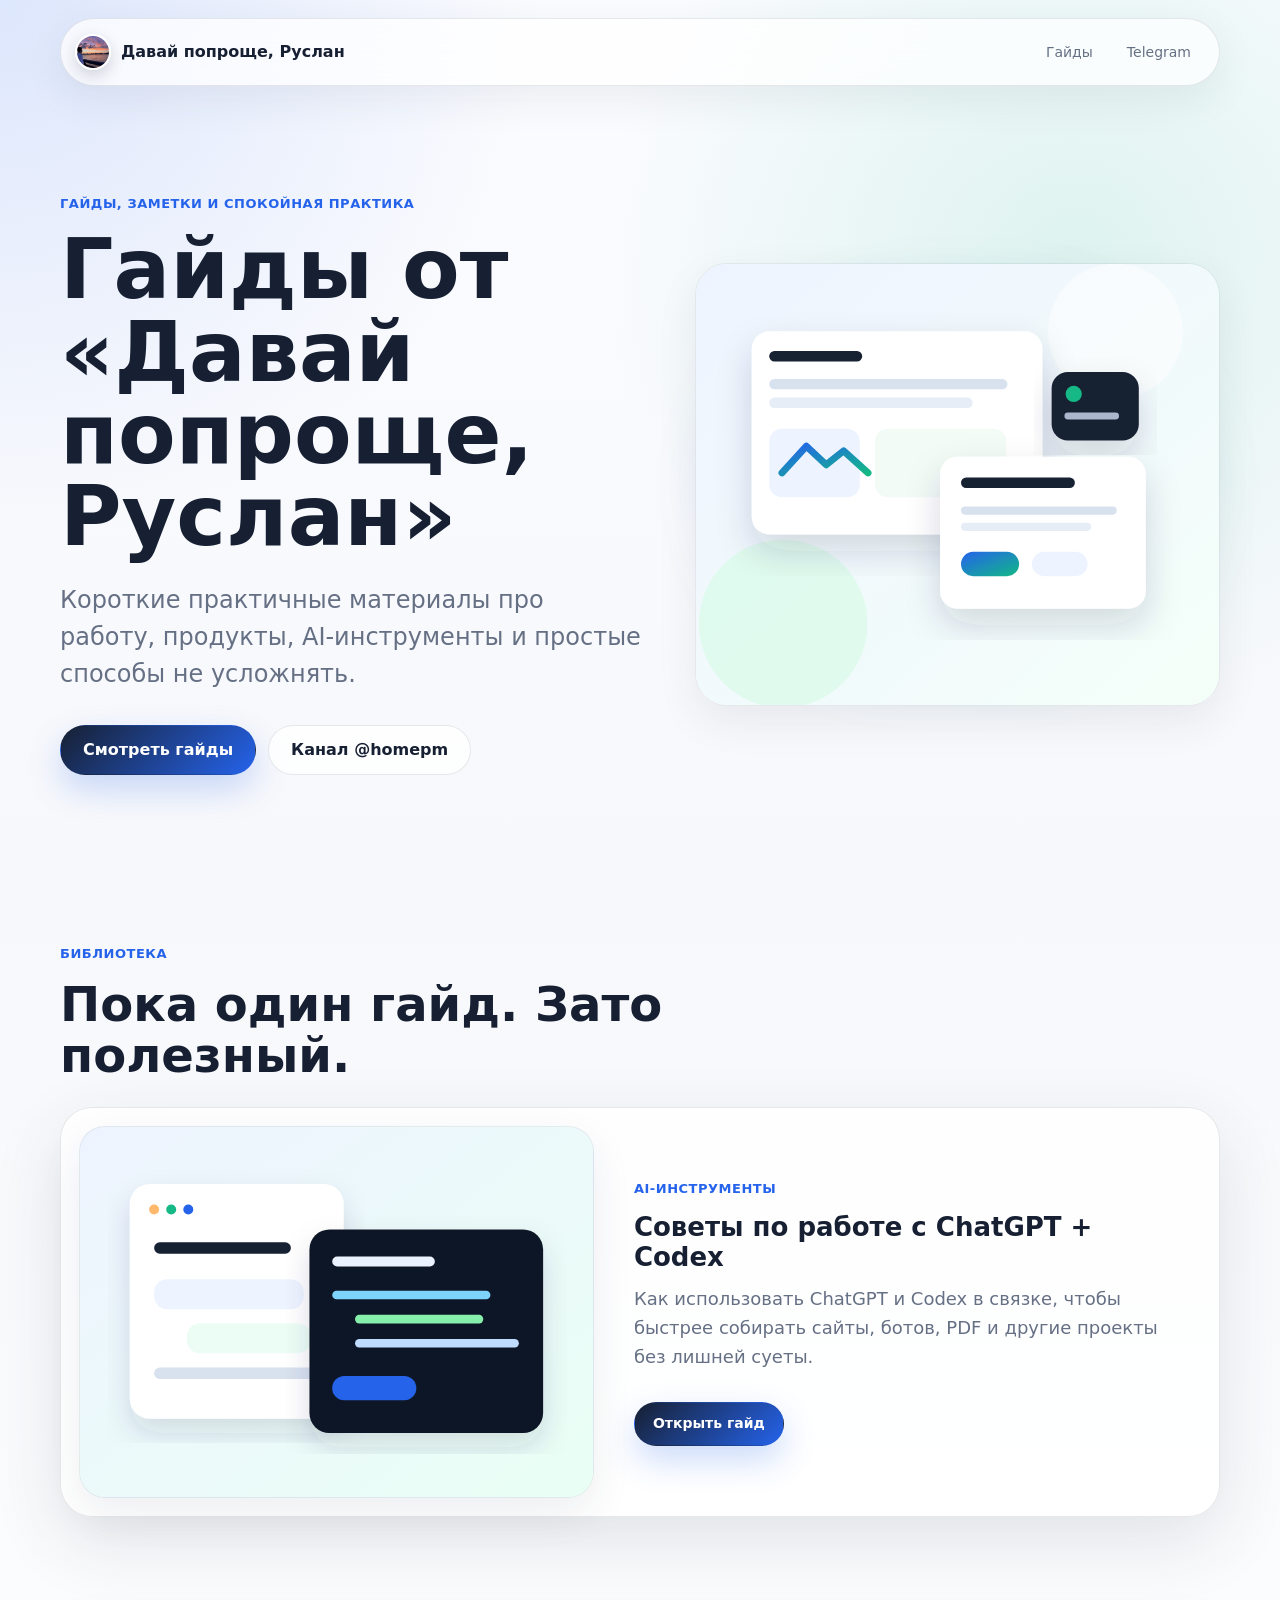
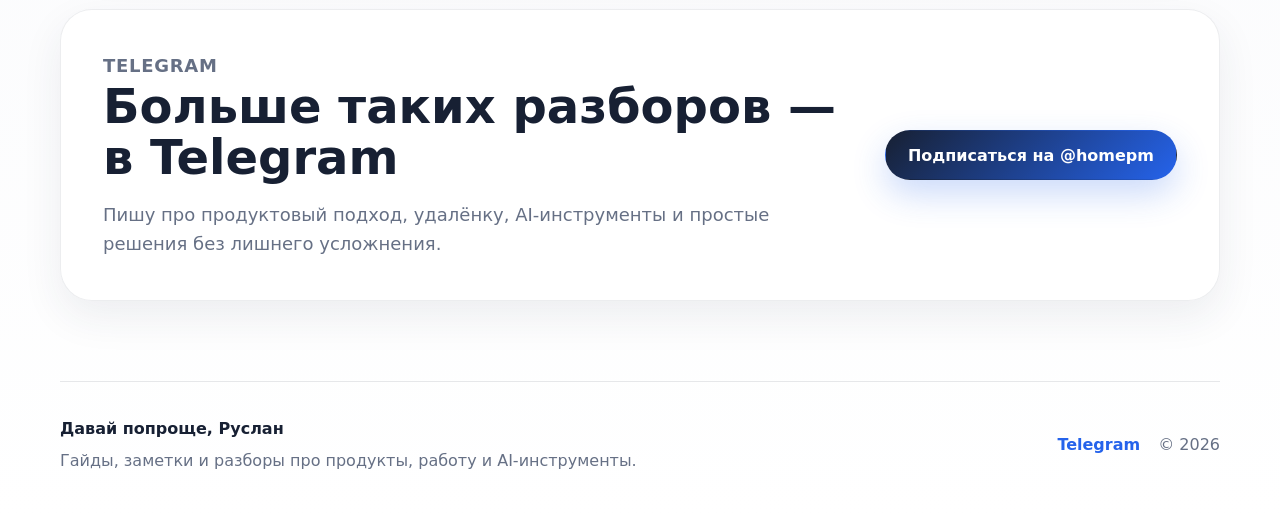
==== index.html @ 447dbb09 "Add guides site" ====
<!doctype html>
<html lang="ru">
  <head>
    <meta charset="utf-8">
    <meta name="viewport" content="width=device-width, initial-scale=1">
    <title>Гайды от «Давай попроще, Руслан»</title>
    <meta name="description" content="Короткие практичные гайды про работу, продукты, AI-инструменты и простые способы не усложнять.">
    <link rel="stylesheet" href="assets/css/styles.css">
  </head>
  <body>
    <header class="site-header">
      <a class="brand" href="index.html" aria-label="На главную">
        <img class="brand-avatar" src="assets/img/channel-avatar.jpeg" alt="Аватар Telegram-канала Давай попроще, Руслан">
        <span>Давай попроще, Руслан</span>
      </a>
      <nav class="nav" aria-label="Основная навигация">
        <a href="#guides">Гайды</a>
        <a href="https://t.me/homepm" target="_blank" rel="noopener">Telegram</a>
      </nav>
    </header>

    <main>
      <section class="home-hero section">
        <div class="hero-copy reveal">
          <p class="eyebrow">Гайды, заметки и спокойная практика</p>
          <h1>Гайды от «Давай попроще, Руслан»</h1>
          <p class="lead">Короткие практичные материалы про работу, продукты, AI-инструменты и простые способы не усложнять.</p>
          <div class="hero-actions">
            <a class="button primary" href="#guides">Смотреть гайды</a>
            <a class="button secondary" href="https://t.me/homepm" target="_blank" rel="noopener">Канал @homepm</a>
          </div>
        </div>
        <div class="hero-visual reveal" aria-hidden="true">
          <img src="assets/img/home-hero.svg" alt="">
        </div>
      </section>

      <section class="section compact" id="guides">
        <div class="section-heading reveal">
          <p class="eyebrow">Библиотека</p>
          <h2>Пока один гайд. Зато полезный.</h2>
        </div>
        <div class="guide-grid">
          <article class="guide-card reveal">
            <div class="card-media">
              <img src="assets/img/guide-card-chatgpt-codex.svg" alt="Абстрактный интерфейс с диалогом, редактором кода и готовой страницей">
            </div>
            <div class="card-body">
              <p class="tag">AI-инструменты</p>
              <h3>Советы по работе с ChatGPT + Codex</h3>
              <p>Как использовать ChatGPT и Codex в связке, чтобы быстрее собирать сайты, ботов, PDF и другие проекты без лишней суеты.</p>
              <a class="button primary small" href="guides/chatgpt-codex.html">Открыть гайд</a>
            </div>
          </article>
        </div>
      </section>

      <section class="section telegram-band reveal" aria-labelledby="telegram-title">
        <div>
          <p class="eyebrow">Telegram</p>
          <h2 id="telegram-title">Больше таких разборов — в Telegram</h2>
          <p>Пишу про продуктовый подход, удалёнку, AI-инструменты и простые решения без лишнего усложнения.</p>
        </div>
        <a class="button primary" href="https://t.me/homepm" target="_blank" rel="noopener">Подписаться на @homepm</a>
      </section>
    </main>

    <footer class="site-footer">
      <div>
        <strong>Давай попроще, Руслан</strong>
        <p>Гайды, заметки и разборы про продукты, работу и AI-инструменты.</p>
      </div>
      <div class="footer-links">
        <a href="https://t.me/homepm" target="_blank" rel="noopener">Telegram</a>
        <span>© <span data-year></span></span>
      </div>
    </footer>

    <button class="to-top" type="button" aria-label="Наверх">↑</button>
    <script src="assets/js/main.js"></script>
  </body>
</html>
---- assets/css/styles.css ----
:root {
  --bg: #f7f8fb;
  --surface: rgba(255, 255, 255, 0.78);
  --surface-strong: #ffffff;
  --text: #172033;
  --muted: #667085;
  --line: rgba(23, 32, 51, 0.1);
  --accent: #2563eb;
  --accent-2: #12b886;
  --accent-soft: #eaf1ff;
  --shadow: 0 24px 70px rgba(42, 52, 78, 0.12);
  --shadow-soft: 0 16px 40px rgba(42, 52, 78, 0.08);
  --radius-xl: 32px;
  --radius-lg: 24px;
  --max: 1160px;
}

* {
  box-sizing: border-box;
}

html {
  scroll-behavior: smooth;
}

body {
  margin: 0;
  color: var(--text);
  font-family: Inter, ui-sans-serif, system-ui, -apple-system, BlinkMacSystemFont, "Segoe UI", sans-serif;
  line-height: 1.6;
  background:
    radial-gradient(circle at top left, rgba(37, 99, 235, 0.14), transparent 34rem),
    radial-gradient(circle at 84% 12%, rgba(18, 184, 134, 0.12), transparent 30rem),
    linear-gradient(180deg, #fbfcff 0%, var(--bg) 42%, #ffffff 100%);
  overflow-x: hidden;
}

a {
  color: inherit;
  text-decoration: none;
}

img {
  display: block;
  max-width: 100%;
}

.site-header {
  position: sticky;
  top: 0;
  z-index: 20;
  display: flex;
  align-items: center;
  justify-content: space-between;
  width: min(calc(100% - 40px), var(--max));
  margin: 18px auto 0;
  padding: 12px 14px;
  border: 1px solid var(--line);
  border-radius: 999px;
  background: rgba(255, 255, 255, 0.72);
  box-shadow: 0 12px 40px rgba(42, 52, 78, 0.08);
  backdrop-filter: blur(18px);
}

.brand,
.nav,
.footer-links,
.hero-actions {
  display: flex;
  align-items: center;
}

.brand {
  gap: 10px;
  font-weight: 750;
}

.brand-avatar {
  display: block;
  width: 36px;
  height: 36px;
  border-radius: 50%;
  border: 2px solid rgba(255, 255, 255, 0.95);
  box-shadow: 0 6px 16px rgba(23, 32, 51, 0.18);
  object-fit: cover;
  object-position: 38% 52%;
}

.nav {
  gap: 6px;
}

.nav a {
  padding: 10px 14px;
  border-radius: 999px;
  color: var(--muted);
  font-size: 14px;
  transition: color 180ms ease, background 180ms ease;
}

.nav a:hover {
  color: var(--text);
  background: rgba(37, 99, 235, 0.08);
}

.section {
  width: min(calc(100% - 40px), var(--max));
  margin: 0 auto;
  padding: 92px 0;
}

.compact {
  padding-top: 42px;
}

.home-hero,
.guide-hero {
  display: grid;
  grid-template-columns: minmax(0, 1fr) minmax(360px, 0.9fr);
  gap: 52px;
  align-items: center;
  min-height: calc(100vh - 84px);
  padding-top: 72px;
}

.guide-hero {
  min-height: 760px;
}

.hero-copy {
  max-width: 680px;
}

.eyebrow,
.tag {
  margin: 0 0 14px;
  color: var(--accent);
  font-size: 13px;
  font-weight: 760;
  letter-spacing: 0.04em;
  text-transform: uppercase;
}

h1,
h2,
h3,
p {
  margin-top: 0;
}

h1 {
  margin-bottom: 24px;
  font-size: clamp(48px, 7vw, 84px);
  line-height: 0.98;
  letter-spacing: 0;
}

h2 {
  margin-bottom: 18px;
  font-size: clamp(30px, 4vw, 48px);
  line-height: 1.06;
  letter-spacing: 0;
}

h3 {
  margin-bottom: 12px;
  font-size: 26px;
  line-height: 1.15;
}

.lead {
  max-width: 620px;
  color: var(--muted);
  font-size: clamp(19px, 2vw, 24px);
  line-height: 1.55;
}

.hero-actions {
  flex-wrap: wrap;
  gap: 12px;
  margin-top: 32px;
}

.button {
  display: inline-flex;
  align-items: center;
  justify-content: center;
  min-height: 50px;
  padding: 0 22px;
  border: 1px solid transparent;
  border-radius: 999px;
  font-weight: 760;
  transition: transform 180ms ease, box-shadow 180ms ease, background 180ms ease, border-color 180ms ease;
}

.button:hover {
  transform: translateY(-2px);
}

.button.primary {
  color: #ffffff;
  background: linear-gradient(135deg, #172033, #2563eb);
  box-shadow: 0 14px 34px rgba(37, 99, 235, 0.24);
}

.button.primary:hover {
  box-shadow: 0 18px 44px rgba(37, 99, 235, 0.3);
}

.button.secondary {
  color: var(--text);
  border-color: var(--line);
  background: rgba(255, 255, 255, 0.78);
}

.button.small {
  min-height: 44px;
  padding-inline: 18px;
  font-size: 14px;
}

.hero-visual {
  position: relative;
}

.hero-visual::before {
  content: "";
  position: absolute;
  inset: 10% 6%;
  z-index: -1;
  border-radius: 999px;
  background: linear-gradient(135deg, rgba(37, 99, 235, 0.18), rgba(18, 184, 134, 0.16));
  filter: blur(34px);
}

.hero-visual img,
.card-media,
.intro-card,
.workflow,
.prompt-formula,
.telegram-band,
.tip-card {
  border: 1px solid rgba(23, 32, 51, 0.08);
  box-shadow: var(--shadow-soft);
}

.hero-visual img {
  width: 100%;
  border-radius: var(--radius-xl);
}

.section-heading {
  max-width: 720px;
  margin-bottom: 26px;
}

.guide-grid {
  display: grid;
  grid-template-columns: repeat(2, minmax(0, 1fr));
  gap: 24px;
}

.guide-card {
  display: grid;
  grid-template-columns: 0.88fr 1fr;
  gap: 22px;
  grid-column: span 2;
  padding: 18px;
  border: 1px solid var(--line);
  border-radius: var(--radius-xl);
  background: rgba(255, 255, 255, 0.82);
  box-shadow: var(--shadow);
  transition: transform 200ms ease, box-shadow 200ms ease, border-color 200ms ease;
}

.guide-card:hover {
  transform: translateY(-4px);
  border-color: rgba(37, 99, 235, 0.22);
  box-shadow: 0 28px 82px rgba(42, 52, 78, 0.15);
}

.card-media {
  display: grid;
  min-height: 320px;
  place-items: center;
  overflow: hidden;
  border-radius: 26px;
  background: linear-gradient(135deg, #eef4ff, #f5fff9);
}

.card-media img {
  width: 100%;
  height: 100%;
  object-fit: cover;
}

.card-body {
  display: flex;
  flex-direction: column;
  justify-content: center;
  padding: 20px 18px;
}

.card-body p:not(.tag) {
  color: var(--muted);
  font-size: 18px;
}

.card-body .button {
  align-self: flex-start;
  margin-top: 12px;
}

.telegram-band,
.prompt-formula,
.workflow,
.intro-card {
  border-radius: var(--radius-xl);
  background: rgba(255, 255, 255, 0.82);
  backdrop-filter: blur(18px);
}

.telegram-band {
  display: grid;
  grid-template-columns: 1fr auto;
  gap: 28px;
  align-items: center;
  padding: 42px;
  margin-bottom: 80px;
}

.telegram-band p {
  max-width: 680px;
  margin-bottom: 0;
  color: var(--muted);
  font-size: 18px;
}

.intro-card {
  max-width: 920px;
  padding: 38px;
  color: #344054;
  font-size: 21px;
}

.intro-card p:last-child {
  margin-bottom: 0;
}

.workflow {
  padding: 38px;
}

.workflow-chain {
  display: grid;
  grid-template-columns: repeat(6, minmax(0, 1fr));
  gap: 10px;
  margin-top: 28px;
}

.workflow-chain span {
  position: relative;
  display: grid;
  min-height: 86px;
  place-items: center;
  padding: 12px;
  border: 1px solid rgba(37, 99, 235, 0.14);
  border-radius: 20px;
  color: #27364f;
  font-size: 14px;
  font-weight: 730;
  text-align: center;
  background: linear-gradient(180deg, #ffffff, #f4f8ff);
}

.tips {
  display: grid;
  gap: 26px;
  padding-top: 34px;
}

.tip-card {
  display: grid;
  grid-template-columns: minmax(0, 1.12fr) minmax(320px, 0.78fr);
  gap: 34px;
  align-items: center;
  padding: 34px;
  border-radius: var(--radius-xl);
  background: rgba(255, 255, 255, 0.84);
  backdrop-filter: blur(16px);
  transition: transform 200ms ease, box-shadow 200ms ease, border-color 200ms ease;
}

.tip-card:hover {
  transform: translateY(-3px);
  border-color: rgba(18, 184, 134, 0.22);
  box-shadow: var(--shadow);
}

.tip-card img {
  width: 100%;
  border-radius: 24px;
  background: #f2f5fa;
}

.tip-content p {
  max-width: 710px;
  color: #475467;
  font-size: 18px;
}

.tip-number {
  display: inline-flex;
  margin-bottom: 18px;
  color: rgba(37, 99, 235, 0.72);
  font-size: 14px;
  font-weight: 830;
  letter-spacing: 0.08em;
}

.apply-box {
  display: grid;
  gap: 6px;
  margin-top: 24px;
  padding: 18px;
  border: 1px solid rgba(18, 184, 134, 0.18);
  border-radius: 20px;
  background: linear-gradient(135deg, rgba(18, 184, 134, 0.08), rgba(37, 99, 235, 0.06));
}

.apply-box strong {
  color: #0f766e;
}

.apply-box span {
  color: #344054;
}

.prompt-formula {
  display: grid;
  grid-template-columns: 0.78fr 1.22fr;
  gap: 28px;
  align-items: start;
  padding: 42px;
}

pre {
  margin: 0;
  overflow: auto;
  white-space: pre-wrap;
}

code {
  font-family: "SFMono-Regular", Consolas, "Liberation Mono", monospace;
  font-size: 15px;
  line-height: 1.8;
}

.prompt-formula pre {
  padding: 24px;
  border: 1px solid rgba(23, 32, 51, 0.08);
  border-radius: 24px;
  background: #111827;
  color: #edf4ff;
  box-shadow: inset 0 1px 0 rgba(255, 255, 255, 0.08);
}

.site-footer {
  display: flex;
  justify-content: space-between;
  gap: 24px;
  width: min(calc(100% - 40px), var(--max));
  margin: 0 auto;
  padding: 34px 0 44px;
  border-top: 1px solid var(--line);
  color: var(--muted);
}

.site-footer strong {
  display: block;
  margin-bottom: 6px;
  color: var(--text);
}

.site-footer p {
  margin: 0;
}

.footer-links {
  gap: 18px;
  white-space: nowrap;
}

.footer-links a {
  color: var(--accent);
  font-weight: 720;
}

.to-top {
  position: fixed;
  right: 22px;
  bottom: 22px;
  display: grid;
  width: 48px;
  height: 48px;
  place-items: center;
  border: 0;
  border-radius: 50%;
  color: #ffffff;
  background: #172033;
  box-shadow: 0 18px 38px rgba(23, 32, 51, 0.22);
  cursor: pointer;
  opacity: 0;
  transform: translateY(14px);
  transition: opacity 180ms ease, transform 180ms ease;
}

.to-top.is-visible {
  opacity: 1;
  transform: translateY(0);
}

.reveal {
  opacity: 0;
  transform: translateY(18px);
  transition: opacity 600ms ease, transform 600ms ease;
}

.reveal.is-visible {
  opacity: 1;
  transform: translateY(0);
}

@media (prefers-reduced-motion: reduce) {
  *,
  *::before,
  *::after {
    scroll-behavior: auto !important;
    transition: none !important;
  }

  .reveal {
    opacity: 1;
    transform: none;
  }
}

@media (max-width: 920px) {
  .home-hero,
  .guide-hero,
  .guide-card,
  .tip-card,
  .prompt-formula,
  .telegram-band {
    grid-template-columns: 1fr;
  }

  .home-hero,
  .guide-hero {
    min-height: auto;
    padding-top: 62px;
  }

  .workflow-chain {
    grid-template-columns: repeat(2, minmax(0, 1fr));
  }

  .telegram-band .button {
    justify-self: start;
  }
}

@media (max-width: 640px) {
  .site-header {
    width: min(calc(100% - 24px), var(--max));
    margin-top: 10px;
    padding: 9px;
  }

  .brand span:last-child {
    display: none;
  }

  .nav a {
    padding: 9px 10px;
    font-size: 13px;
  }

  .section {
    width: min(calc(100% - 24px), var(--max));
    padding: 58px 0;
  }

  h1 {
    font-size: 46px;
  }

  h2 {
    font-size: 31px;
  }

  .lead,
  .intro-card,
  .tip-content p,
  .card-body p:not(.tag) {
    font-size: 17px;
  }

  .hero-actions,
  .button {
    width: 100%;
  }

  .card-media {
    min-height: 220px;
  }

  .guide-card,
  .tip-card,
  .telegram-band,
  .prompt-formula,
  .workflow,
  .intro-card {
    padding: 22px;
    border-radius: 24px;
  }

  .workflow-chain {
    grid-template-columns: 1fr;
  }

  .site-footer {
    flex-direction: column;
    width: min(calc(100% - 24px), var(--max));
  }
}
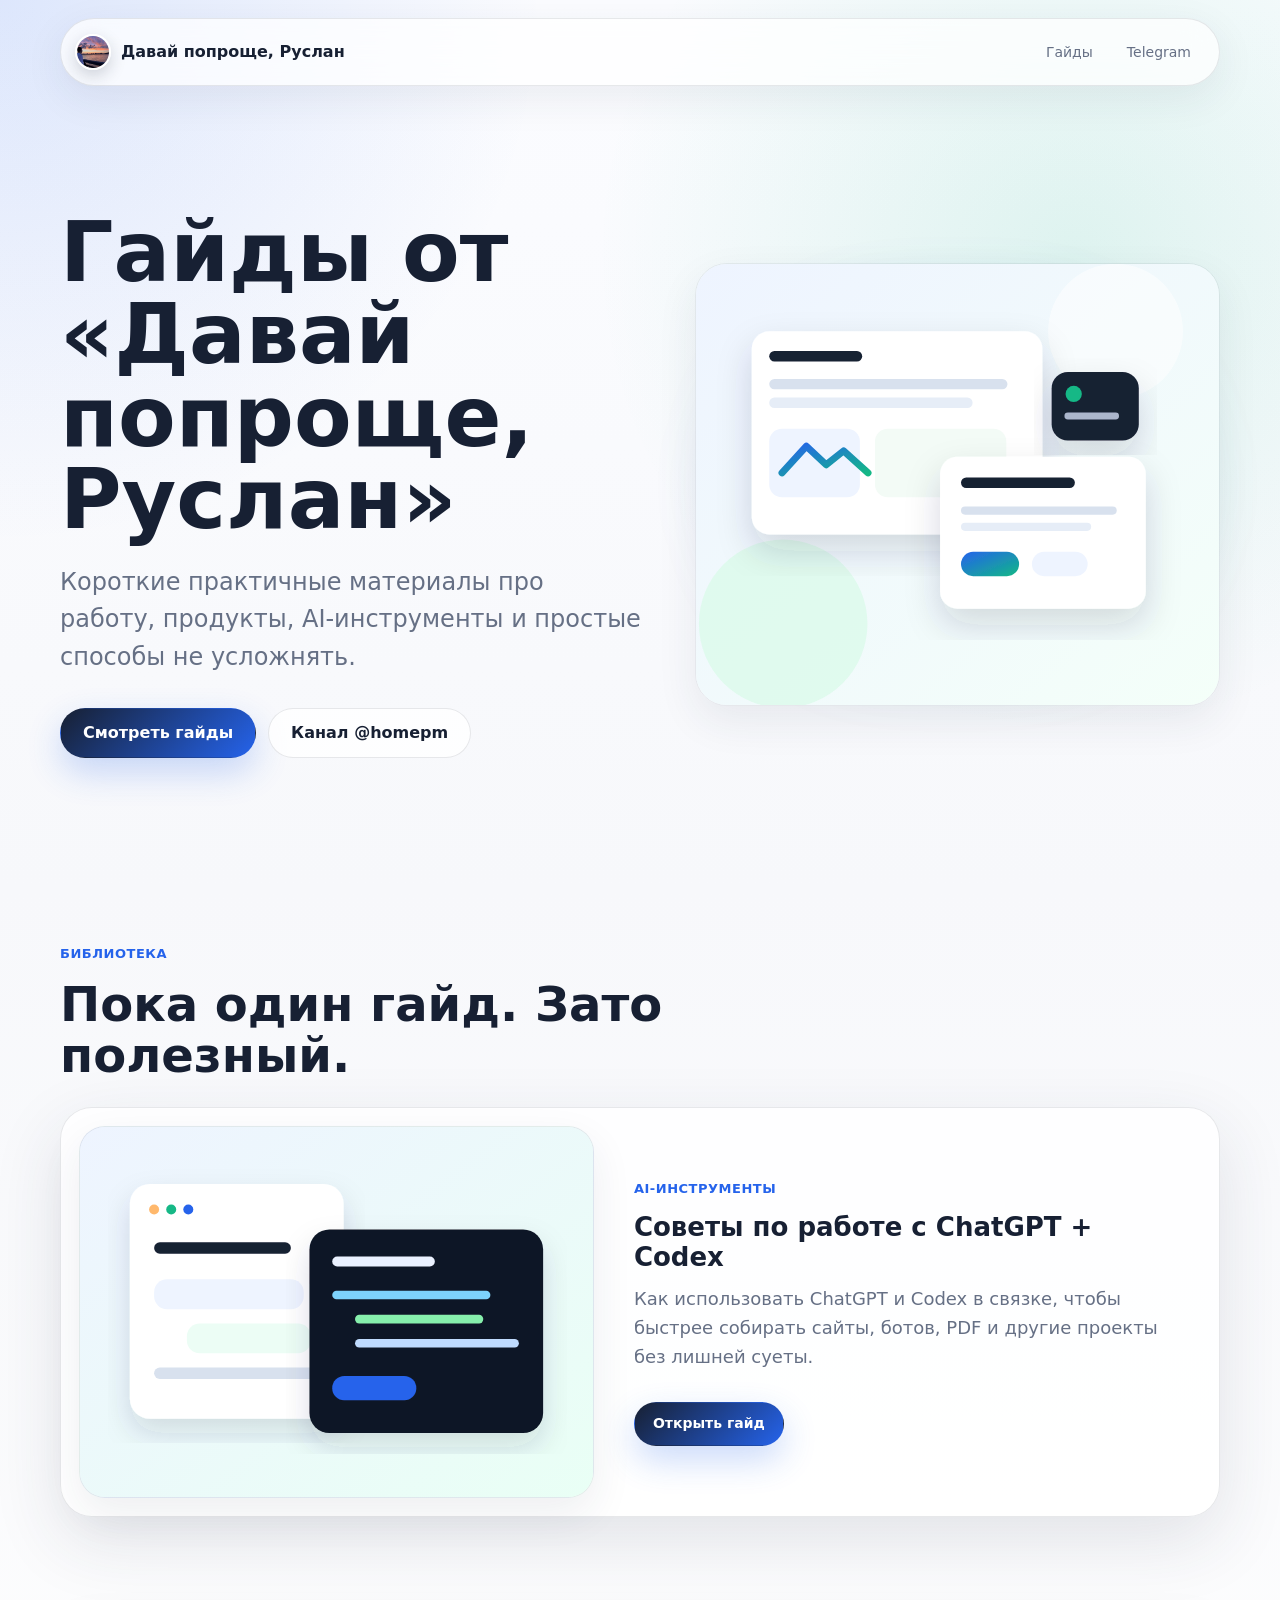
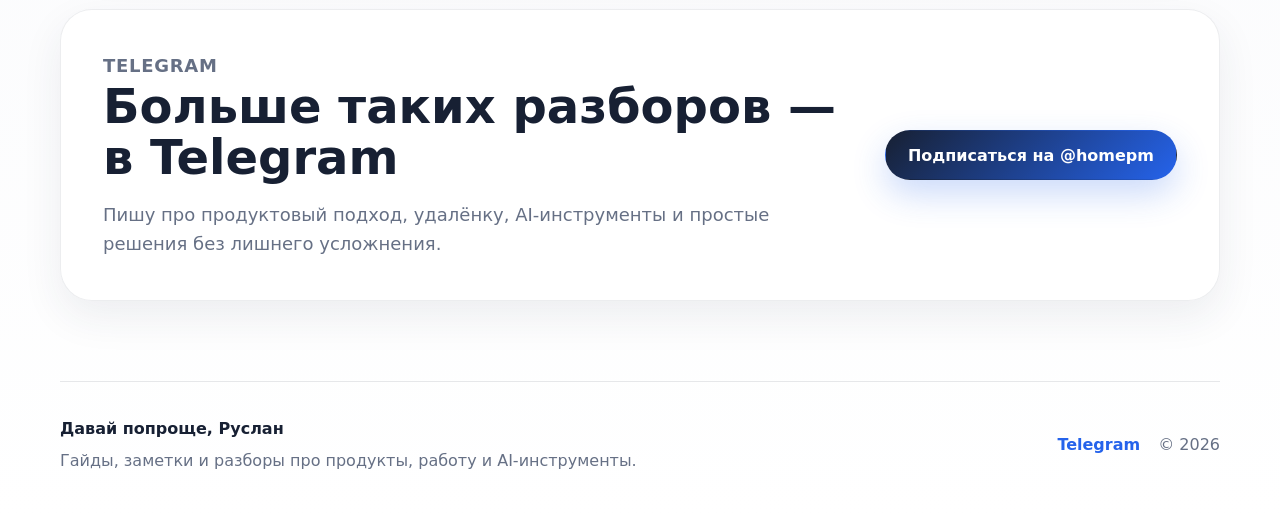
==== commit acedacce: "Polish prompt formula copy" ====
--- a/index.html
+++ b/index.html
@@ -22,7 +22,6 @@
     <main>
       <section class="home-hero section">
         <div class="hero-copy reveal">
-          <p class="eyebrow">Гайды, заметки и спокойная практика</p>
           <h1>Гайды от «Давай попроще, Руслан»</h1>
           <p class="lead">Короткие практичные материалы про работу, продукты, AI-инструменты и простые способы не усложнять.</p>
           <div class="hero-actions">
